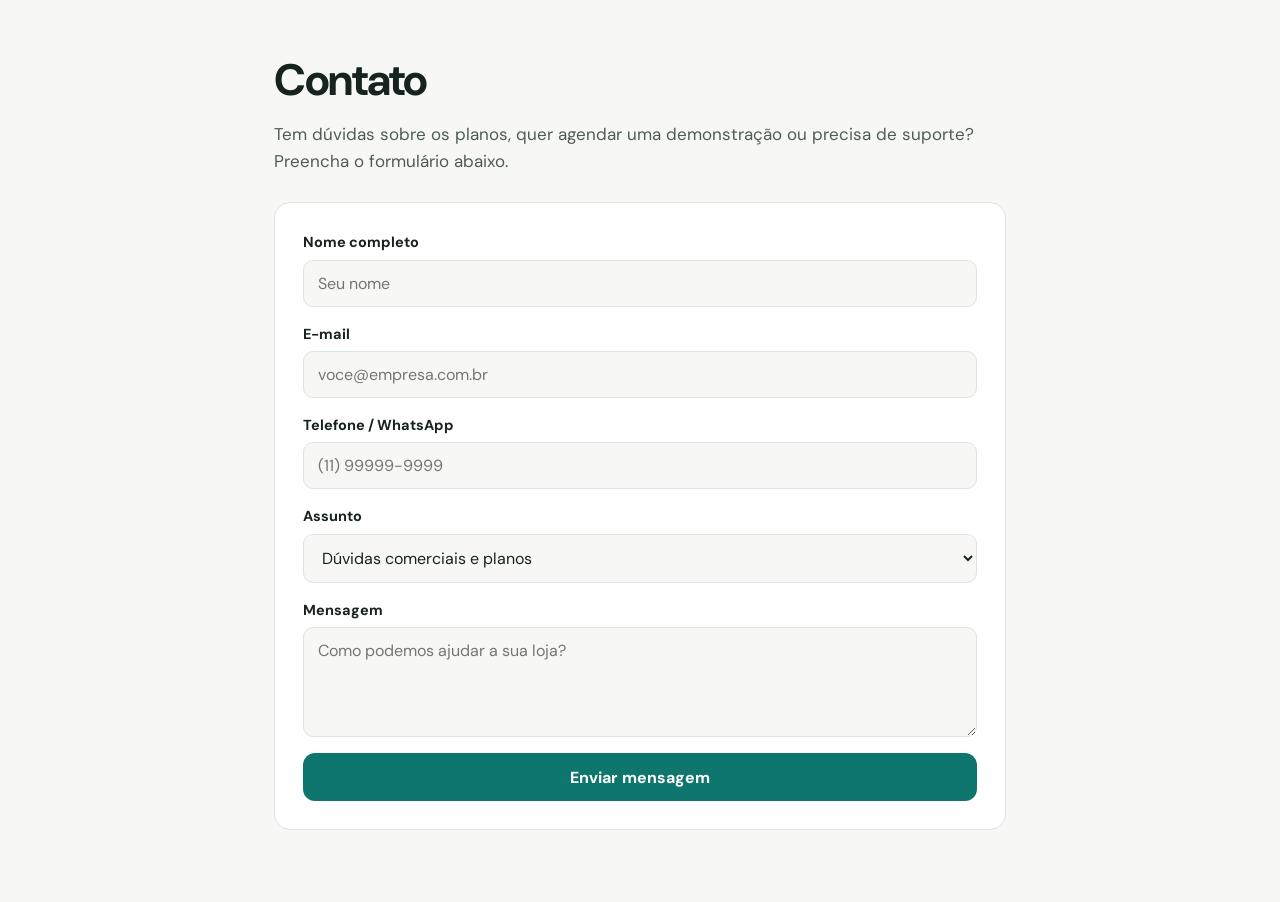
==== contato.html @ 6464e2d3 "mobile" ====
<!doctype html>
<html lang="pt-BR">
<head>
    <meta charset="utf-8">
    <meta name="viewport" content="width=device-width, initial-scale=1, viewport-fit=cover">
    <title>Contato | megabot</title>
    <link rel="preconnect" href="https://fonts.googleapis.com">
    <link href="https://fonts.googleapis.com/css2?family=DM+Sans:wght@400;500;700&display=swap" rel="stylesheet">
    <link rel="stylesheet" href="assets/css/styles.css">
    <link rel="stylesheet" href="assets/css/responsive.css">
</head>
<body>

    <main class="page-section">
        <div class="w-narrow">
            <h1>Contato</h1>
            <p style="margin-bottom:28px">Tem dúvidas sobre os planos, quer agendar uma demonstração ou precisa de suporte? Preencha o formulário abaixo.</p>

            <div class="card">
                <form class="hs-form" data-hubspot-form="contact" data-success-msg="Mensagem enviada com sucesso! Responderemos em breve.">
                    <div class="hs-field">
                        <label for="contact-name">Nome completo</label>
                        <input id="contact-name" name="firstname" type="text" required placeholder="Seu nome">
                    </div>
                    <div class="hs-field">
                        <label for="contact-email">E-mail</label>
                        <input id="contact-email" name="email" type="email" required placeholder="voce@empresa.com.br">
                    </div>
                    <div class="hs-field">
                        <label for="contact-phone">Telefone / WhatsApp</label>
                        <input id="contact-phone" name="hs_whatsapp_phone_number" type="tel" placeholder="(11) 99999-9999">
                    </div>
                    <div class="hs-field">
                        <label for="contact-subject">Assunto</label>
                        <select id="contact-subject" name="subject">
                            <option value="duvidas_comerciais_e_planos">Dúvidas comerciais e planos</option>
                            <option value="suporte_tecnico">Suporte técnico</option>
                            <option value="solicitacao_de_privacidade">Solicitação de privacidade (LGPD)</option>
                            <option value="outro_assunto">Outro assunto</option>
                        </select>
                    </div>
                    <div class="hs-field">
                        <label for="contact-message">Mensagem</label>
                        <textarea id="contact-message" name="message" rows="4" required placeholder="Como podemos ajudar a sua loja?"></textarea>
                    </div>
                    <button class="btn" type="submit">Enviar mensagem</button>
                    <p class="hs-status" role="status"></p>
                </form>
            </div>
        </div>
    </main>

    <script src="assets/js/env.js"></script>
    <script src="assets/js/ga.js"></script>
    <script src="assets/js/hubspot.js"></script>
    <script src="assets/js/menu.js"></script>
</body>
</html>
---- assets/css/styles.css ----
:root {
    --bg: #F7F8F6;
    --surface: #FFFFFF;
    --ink: #16231F;
    --muted: #4F5B56;
    --line: #DDE3E0;
    --teal: #0F766E;
    --on-teal: #FFFFFF;
    --mist: #E6F4F1;
    --deep: #0B5A54;
    --amber: #F59E0B;
    color-scheme: light;
}

@media (prefers-color-scheme: dark) {
    :root:not([data-theme="light"]) {
        --bg: #0E1715;
        --surface: #14211E;
        --ink: #E9F1EE;
        --muted: #9DB0AA;
        --line: #25352F;
        --teal: #2DD4BF;
        --on-teal: #07201C;
        --mist: #16302C;
        --deep: #7DE3D6;
        --amber: #F5B02E;
        color-scheme: dark;
    }
}

:root[data-theme="dark"] {
    --bg: #0E1715;
    --surface: #14211E;
    --ink: #E9F1EE;
    --muted: #9DB0AA;
    --line: #25352F;
    --teal: #2DD4BF;
    --on-teal: #07201C;
    --mist: #16302C;
    --deep: #7DE3D6;
    --amber: #F5B02E;
    color-scheme: dark;
}

:root {
    box-sizing: border-box;
    padding-top: env(safe-area-inset-top, 0px);
    padding-bottom: env(safe-area-inset-bottom, 0px);
}

html {
    scroll-padding-top: calc(env(safe-area-inset-top, 0px) + 76px);
    scroll-behavior: smooth;
}

*, *::before, *::after {
    box-sizing: inherit;
}

body {
    margin: 0;
    background: var(--bg);
    color: var(--ink);
    font: 400 17px/1.55 'DM Sans', system-ui, sans-serif;
    -webkit-text-size-adjust: 100%;
    min-height: 100vh;
    display: flex;
    flex-direction: column;
}

main {
    flex: 1;
}

a { color: var(--teal); }
a:focus-visible, button:focus-visible, input:focus-visible, textarea:focus-visible, select:focus-visible {
    outline: 3px solid var(--amber);
    outline-offset: 2px;
}

.w { max-width: 1120px; margin: 0 auto; padding: 0 24px; }
.w-narrow { max-width: 780px; margin: 0 auto; padding: 0 24px; }

header {
    position: sticky;
    top: env(safe-area-inset-top, 0px);
    z-index: 11;
    background: var(--surface);
    border-bottom: 1px solid var(--line);
}

.bar { display: flex; align-items: center; justify-content: space-between; gap: 16px; min-height: 68px; }
.brand { display: flex; align-items: center; gap: 10px; font-weight: 700; font-size: 21px; letter-spacing: -.02em; color: var(--ink); text-decoration: none; }

nav.menu { display: flex; gap: 6px; align-items: center; }
nav.menu a { display: inline-flex; align-items: center; min-height: 44px; padding: 0 12px; color: var(--muted); text-decoration: none; font-weight: 500; border-radius: 10px; }
nav.menu a:hover { color: var(--ink); }

.btn {
    display: inline-flex;
    align-items: center;
    justify-content: center;
    min-height: 48px;
    padding: 0 22px;
    border-radius: 12px;
    background: var(--teal);
    color: var(--on-teal);
    font: 700 16px 'DM Sans', system-ui, sans-serif;
    text-decoration: none;
    border: 0;
    cursor: pointer;
}
.btn:hover { filter: brightness(1.08); color: var(--on-teal); }
.btn:disabled { opacity: 0.6; cursor: not-allowed; }

.page-section { padding: 56px 0 72px; }
.page-section h1 { margin: 0 0 12px; font-size: clamp(30px, 4.2vw, 44px); line-height: 1.1; letter-spacing: -.03em; font-weight: 700; }
.page-section h2 { margin: 32px 0 10px; font-size: 22px; line-height: 1.25; letter-spacing: -.015em; }
.page-section p, .page-section li { color: var(--muted); }
.page-section ul { padding-left: 20px; }
.page-section li { margin-bottom: 8px; }
.meta-date { font-size: 14px; color: var(--muted); margin-bottom: 28px; display: block; }

.card {
    background: var(--surface);
    border: 1px solid var(--line);
    border-radius: 16px;
    padding: 28px;
}

.hs-form { display: flex; flex-direction: column; gap: 16px; text-align: left; }
.hs-field { display: flex; flex-direction: column; gap: 6px; }
.hs-field label { font-size: 14.5px; font-weight: 700; color: var(--ink); }
.hs-field input, .hs-field textarea, .hs-field select {
    width: 100%;
    padding: 12px 14px;
    border-radius: 10px;
    border: 1px solid var(--line);
    background: var(--bg);
    color: var(--ink);
    font: 400 16px 'DM Sans', system-ui, sans-serif;
}
.hs-status { font-size: 14.5px; font-weight: 500; margin: 4px 0 0; padding: 12px 14px; border-radius: 10px; display: none; }
.hs-status.ok { display: block; background: var(--mist); color: var(--deep); border: 1px solid var(--teal); }
.hs-status.err { display: block; background: rgba(220, 38, 38, 0.12); color: #ef4444; border: 1px solid rgba(220, 38, 38, 0.35); }

.status-banner {
    display: flex;
    align-items: center;
    gap: 12px;
    padding: 18px 22px;
    border-radius: 14px;
    background: var(--mist);
    color: var(--deep);
    font-weight: 700;
    margin: 24px 0;
    border: 1px solid color-mix(in srgb, var(--teal) 35%, transparent);
}
.dot { width: 12px; height: 12px; border-radius: 50%; background: var(--teal); flex: none; }
.status-list { border: 1px solid var(--line); border-radius: 16px; background: var(--surface); overflow: hidden; }
.status-item { display: flex; justify-content: space-between; align-items: center; padding: 18px 22px; border-bottom: 1px solid var(--line); }
.status-item:last-child { border-bottom: 0; }
.badge-ok { display: inline-flex; align-items: center; gap: 8px; font-size: 14.5px; font-weight: 700; color: var(--teal); }

footer { padding: 36px 0 44px; color: var(--muted); font-size: 14.5px; border-top: 1px solid var(--line); }
footer .row { display: flex; justify-content: space-between; gap: 20px; flex-wrap: wrap; }
footer a { color: var(--muted); text-decoration: none; }
footer a:hover { color: var(--ink); text-decoration: underline; }

@media (max-width: 860px) {
    nav.menu a:not(.btn) { display: none; }
}
---- assets/css/responsive.css ----
/* Melhorias de responsividade para mobile e tablet */

html, body {
    overflow-x: hidden;
}

/* Evita zoom automático no iOS ao focar campos de formulário */
input, select, textarea {
    font-size: 16px !important;
}

/* Botão do menu mobile */
.menu-toggle {
    display: none;
    align-items: center;
    justify-content: center;
    width: 44px;
    height: 44px;
    padding: 0;
    border-radius: 10px;
    border: 1px solid var(--line);
    background: var(--bg);
    color: var(--ink);
    cursor: pointer;
}

@media (max-width: 860px) {
    .w, .w-narrow {
        padding: 0 18px;
    }

    .bar {
        flex-wrap: wrap;
        padding: 10px 0;
        min-height: 64px;
    }

    .menu-toggle {
        display: inline-flex;
    }

    nav.menu {
        display: none;
        flex-direction: column;
        align-items: stretch;
        width: 100%;
        gap: 6px;
        padding: 12px 0 6px;
        border-top: 1px solid var(--line);
        margin-top: 8px;
    }

    nav.menu.is-open {
        display: flex;
    }

    nav.menu a:not(.btn) {
        display: flex !important;
        width: 100%;
        padding: 10px 12px;
        min-height: 44px;
    }

    nav.menu a.btn {
        width: 100%;
        margin-top: 4px;
    }

    .hero {
        grid-template-columns: 1fr !important;
        gap: 32px !important;
        padding: 32px 0 48px !important;
    }

    .lead {
        font-size: 17px !important;
    }

    .cta {
        flex-direction: column;
    }

    .cta .btn {
        width: 100%;
    }

    .phone {
        max-width: 100% !important;
        padding: 14px !important;
        border-radius: 22px !important;
    }

    .chat {
        min-height: 290px !important;
    }

    .m {
        max-width: 92% !important;
        font-size: 15px !important;
    }

    .band, .final {
        padding: 48px 0 !important;
    }

    section, .page-section {
        padding: 44px 0 !important;
    }

    .trio, .steps {
        grid-template-columns: 1fr !important;
        gap: 20px !important;
    }

    .trio p, .trio p:first-child {
        padding: 0 !important;
        border-left: 0 !important;
    }

    .feat div {
        grid-template-columns: 1fr !important;
        gap: 6px !important;
        padding: 20px 0 !important;
    }

    .final-form, .card {
        padding: 20px 16px !important;
        border-radius: 14px !important;
    }

    footer {
        padding: 28px 0 36px !important;
    }

    footer .row {
        flex-direction: column;
        align-items: flex-start;
        gap: 12px !important;
    }
}

@media (max-width: 520px) {
    .status-item {
        flex-direction: column;
        align-items: flex-start;
        gap: 8px;
        padding: 14px 16px;
    }

    th, td {
        padding: 11px 12px !important;
        font-size: 14.5px;
    }

    thead .price {
        font-size: 24px !important;
    }
}
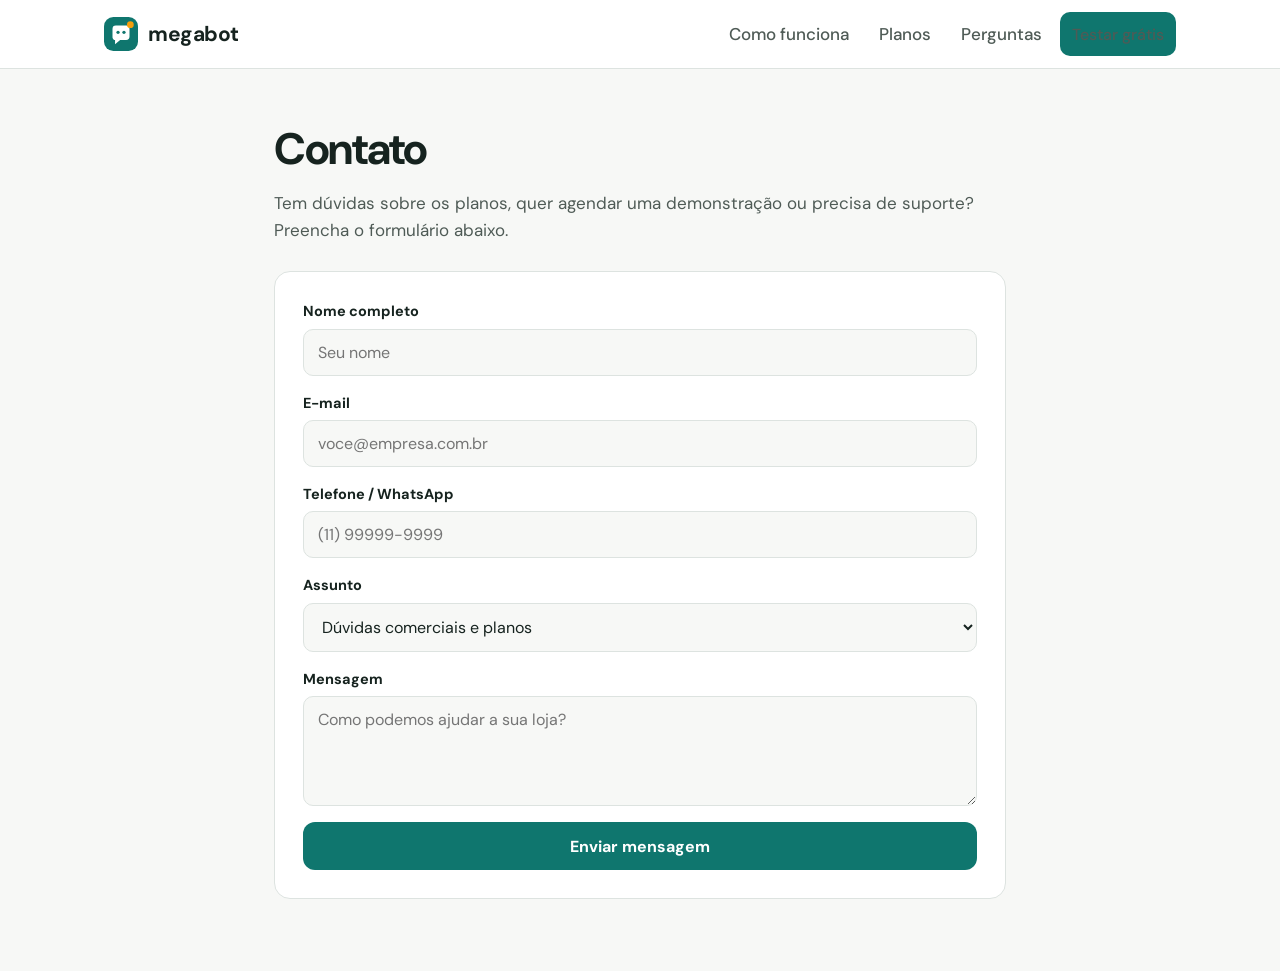
==== commit 4c393b66: "feat: aplica header e menu completos em todas as páginas" ====
--- a/contato.html
+++ b/contato.html
@@ -10,6 +10,27 @@
     <link rel="stylesheet" href="assets/css/responsive.css">
 </head>
 <body>
+<header>
+        <div class="w bar">
+            <a class="brand" href="#" aria-label="megabot, página inicial">
+                <svg width="34" height="34" viewBox="0 0 40 40" aria-hidden="true">
+                    <rect width="40" height="40" rx="11" fill="#0F766E" />
+                    <path d="M10 14a4 4 0 0 1 4-4h12a4 4 0 0 1 4 4v9a4 4 0 0 1-4 4h-7l-6 5v-5h-1a4 4 0 0 1-2-3z"
+                        fill="#fff" />
+                    <circle cx="16.5" cy="18" r="1.9" fill="#0F766E" />
+                    <circle cx="23.5" cy="18" r="1.9" fill="#0F766E" />
+                    <circle cx="31" cy="9" r="4" fill="#F59E0B" />
+                </svg>
+                megabot
+            </a>
+            <nav class="menu" aria-label="Principal">
+                <a href="#como-funciona">Como funciona</a>
+                <a href="index.html#planos">Planos</a>
+                <a href="#perguntas">Perguntas</a>
+                <a class="btn" href="#testar">Testar grátis</a>
+            </nav>
+        </div>
+    </header>
 
     <main class="page-section">
         <div class="w-narrow">
